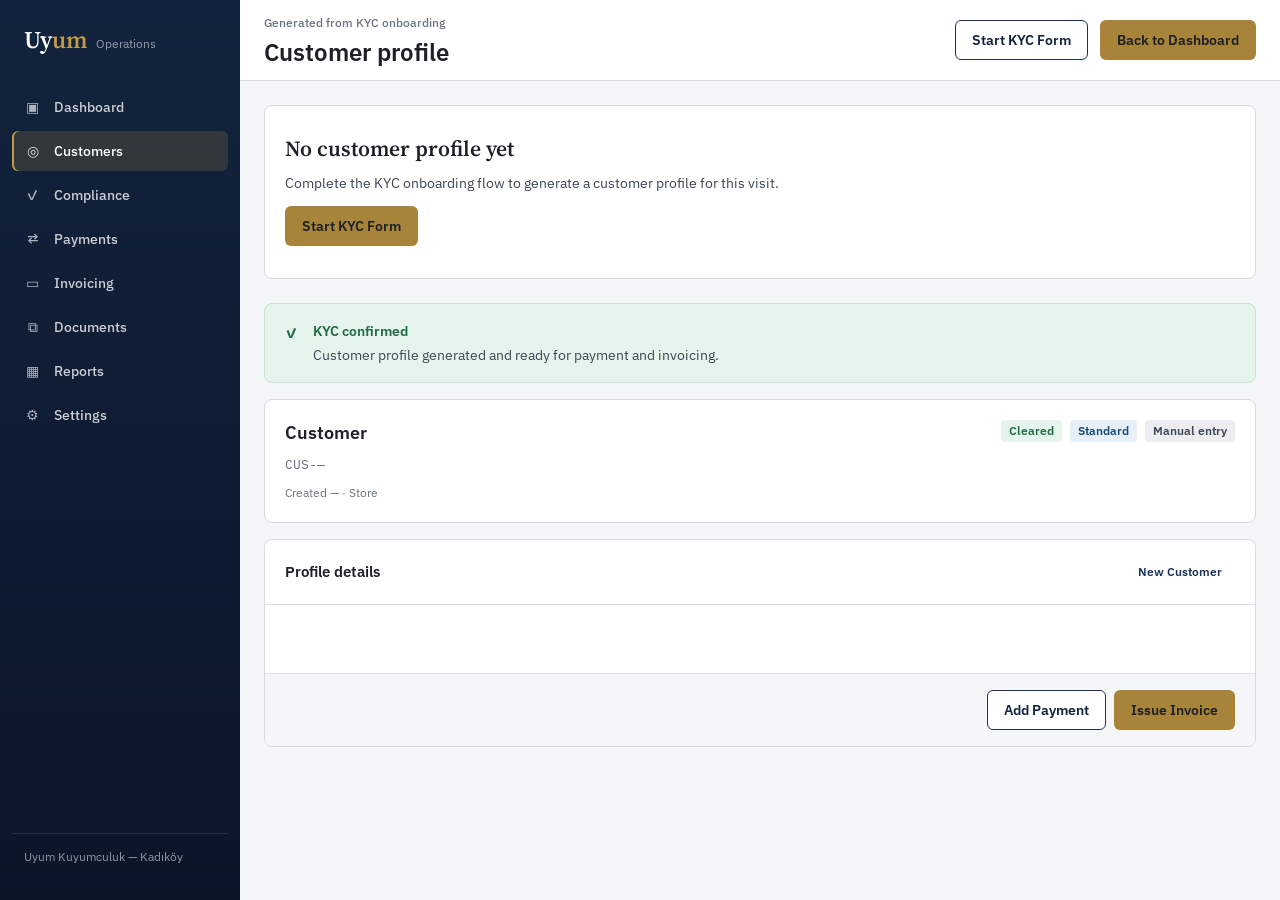
==== app/customer.html @ 0c5aa153 "Add one-minute KYC onboarding form flow Implement a multi-step AML/KYC form with mock OCR, validatio" ====
<!DOCTYPE html>
<html lang="en">
  <head>
    <meta charset="UTF-8" />
    <meta name="viewport" content="width=device-width, initial-scale=1.0" />
    <title>Uyum — Customer Profile</title>
    <link rel="stylesheet" href="../design-system/tokens.css" />
    <link rel="stylesheet" href="../design-system/base.css" />
    <link rel="stylesheet" href="../design-system/layout.css" />
    <link rel="stylesheet" href="../design-system/components.css" />
    <link rel="stylesheet" href="./css/dashboard.css" />
    <link rel="stylesheet" href="./css/kyc.css" />
  </head>
  <body>
    <div class="app-shell" id="shell">
      <div class="nav-backdrop" id="nav-backdrop"></div>
      <aside class="sidebar" aria-label="Primary">
        <a class="sidebar__brand" href="./index.html">
          <span class="sidebar__brand-name">Uy<span>um</span></span>
          <span class="sidebar__brand-tag">Operations</span>
        </a>
        <nav class="sidebar__nav">
          <a class="nav-item" href="./index.html"><span class="nav-item__icon">▣</span><span class="nav-item__label">Dashboard</span></a>
          <a class="nav-item is-active" href="./kyc.html"><span class="nav-item__icon">◎</span><span class="nav-item__label">Customers</span></a>
          <a class="nav-item" href="./kyc.html"><span class="nav-item__icon">✓</span><span class="nav-item__label">Compliance</span></a>
          <a class="nav-item" href="./index.html#attention"><span class="nav-item__icon">⇄</span><span class="nav-item__label">Payments</span></a>
          <a class="nav-item" href="./index.html#attention"><span class="nav-item__icon">▭</span><span class="nav-item__label">Invoicing</span></a>
          <a class="nav-item" href="./index.html"><span class="nav-item__icon">⧉</span><span class="nav-item__label">Documents</span></a>
          <a class="nav-item" href="./index.html"><span class="nav-item__icon">▦</span><span class="nav-item__label">Reports</span></a>
          <a class="nav-item" href="./index.html"><span class="nav-item__icon">⚙</span><span class="nav-item__label">Settings</span></a>
        </nav>
        <div class="sidebar__footer">Uyum Kuyumculuk — Kadıköy</div>
      </aside>

      <div class="main">
        <header class="topbar">
          <div class="topbar__meta">
            <span class="topbar__eyebrow">Generated from KYC onboarding</span>
            <h1>Customer profile</h1>
          </div>
          <div class="row">
            <button class="btn btn--secondary" type="button" id="nav-toggle" aria-label="Open menu">Menu</button>
            <a class="btn btn--secondary" href="./kyc.html">Start KYC Form</a>
            <a class="btn btn--primary" href="./index.html">Back to Dashboard</a>
          </div>
        </header>

        <main class="canvas">
          <div class="canvas__inner">
            <section id="empty-view" class="panel" hidden>
              <div class="panel__body empty-state">
                <div class="empty-state__title">No customer profile yet</div>
                <p class="empty-state__body">Complete the KYC onboarding flow to generate a customer profile for this visit.</p>
                <a class="btn btn--primary" href="./kyc.html">Start KYC Form</a>
              </div>
            </section>

            <section id="profile-view" class="stack">
              <div class="alert alert--success">
                <div class="alert__icon">✓</div>
                <div>
                  <div class="alert__title">KYC confirmed</div>
                  <div class="alert__body">Customer profile generated and ready for payment and invoicing.</div>
                </div>
              </div>

              <div class="panel">
                <div class="panel__body">
                  <div class="profile-hero">
                    <div class="stack-sm">
                      <h2 id="profile-name">Customer</h2>
                      <div class="profile-id" id="profile-id">CUS-—</div>
                      <div class="text-small text-muted">
                        <span id="profile-created">Created —</span>
                        ·
                        <span id="profile-store">Store</span>
                      </div>
                    </div>
                    <div class="profile-meta">
                      <span class="badge badge--success" id="kyc-badge">Cleared</span>
                      <span class="badge badge--info" id="risk-badge">Standard</span>
                      <span class="badge badge--neutral" id="ocr-badge">Manual entry</span>
                    </div>
                  </div>
                </div>
              </div>

              <div class="panel">
                <div class="panel__header">
                  <h3>Profile details</h3>
                  <a class="btn btn--ghost btn--sm" href="./kyc.html">New Customer</a>
                </div>
                <div class="panel__body">
                  <dl class="review-grid" id="profile-grid"></dl>
                </div>
                <div class="panel__footer">
                  <a class="btn btn--secondary" href="./index.html">Add Payment</a>
                  <a class="btn btn--primary" href="./index.html">Issue Invoice</a>
                </div>
              </div>
            </section>
          </div>
        </main>
      </div>
    </div>

    <script src="./js/customer.js"></script>
  </body>
</html>
---- design-system/tokens.css ----
/* Uyum design tokens — Step 2 */

@import url("https://fonts.googleapis.com/css2?family=IBM+Plex+Mono:wght@400;500&family=IBM+Plex+Sans:ital,wght@0,400;0,500;0,600;0,700;1,400&family=Source+Serif+4:opsz,wght@8..60,500;8..60,600;8..60,700&display=swap");

:root {
  /* Navy */
  --navy-950: #0a1628;
  --navy-900: #12233d;
  --navy-800: #1a3358;
  --navy-100: #e8eef6;

  /* Gold */
  --gold-700: #8f7130;
  --gold-600: #a8843a;
  --gold-500: #c49a45;
  --gold-100: #f7f0de;

  /* Charcoal */
  --charcoal-900: #1c2128;
  --charcoal-700: #3d4654;
  --charcoal-500: #6b7380;

  /* Gray */
  --gray-50: #f5f6f8;
  --gray-100: #ebedf0;
  --gray-200: #d7dbe2;
  --gray-300: #b8bec8;
  --white: #ffffff;

  /* Semantic */
  --success-700: #1f6b45;
  --success-100: #e5f4ec;
  --warning-700: #8a5a12;
  --warning-100: #f8efdc;
  --danger-700: #9b2c2c;
  --danger-100: #f8e8e8;
  --info-700: #1a4a7a;
  --info-100: #e7f0f8;

  /* Typography */
  --font-brand: "Source Serif 4", "Times New Roman", serif;
  --font-sans: "IBM Plex Sans", "Segoe UI", sans-serif;
  --font-mono: "IBM Plex Mono", "SFMono-Regular", Menlo, monospace;

  --text-display: 2rem;
  --text-h1: 1.5rem;
  --text-h2: 1.125rem;
  --text-h3: 0.9375rem;
  --text-body: 0.875rem;
  --text-small: 0.75rem;
  --text-mono: 0.8125rem;

  --leading-display: 2.5rem;
  --leading-h1: 2rem;
  --leading-h2: 1.625rem;
  --leading-h3: 1.375rem;
  --leading-body: 1.375rem;
  --leading-small: 1.125rem;

  /* Spacing */
  --space-1: 0.25rem;
  --space-2: 0.5rem;
  --space-3: 0.75rem;
  --space-4: 1rem;
  --space-5: 1.25rem;
  --space-6: 1.5rem;
  --space-8: 2rem;
  --space-10: 2.5rem;
  --space-12: 3rem;
  --space-16: 4rem;

  /* Layout */
  --sidebar-width: 240px;
  --sidebar-collapsed: 64px;
  --content-max: 1280px;
  --form-max: 560px;
  --radius-sm: 4px;
  --radius-md: 6px;
  --radius-lg: 8px;
  --shadow-overlay: 0 8px 24px rgba(10, 22, 40, 0.12);
  --focus-ring: 0 0 0 2px var(--white), 0 0 0 4px var(--navy-800);

  /* Motion */
  --ease-out: cubic-bezier(0.22, 1, 0.36, 1);
  --duration-fast: 120ms;
  --duration-base: 160ms;

  /* Semantic aliases */
  --color-bg: var(--gray-50);
  --color-surface: var(--white);
  --color-border: var(--gray-200);
  --color-text: var(--charcoal-900);
  --color-text-secondary: var(--charcoal-700);
  --color-text-muted: var(--charcoal-500);
  --color-brand: var(--navy-900);
  --color-accent: var(--gold-600);
  --color-accent-hover: var(--gold-500);
}
---- design-system/base.css ----
/* Uyum base styles */

*,
*::before,
*::after {
  box-sizing: border-box;
}

html {
  -webkit-text-size-adjust: 100%;
}

body {
  margin: 0;
  min-height: 100vh;
  font-family: var(--font-sans);
  font-size: var(--text-body);
  line-height: var(--leading-body);
  color: var(--color-text);
  background: var(--color-bg);
  -webkit-font-smoothing: antialiased;
}

h1,
h2,
h3,
h4 {
  margin: 0;
  color: var(--color-text);
  font-weight: 600;
}

h1 {
  font-size: var(--text-h1);
  line-height: var(--leading-h1);
}

h2 {
  font-size: var(--text-h2);
  line-height: var(--leading-h2);
}

h3 {
  font-size: var(--text-h3);
  line-height: var(--leading-h3);
}

p {
  margin: 0;
}

a {
  color: var(--navy-800);
  text-decoration-thickness: 1px;
  text-underline-offset: 2px;
}

a:hover {
  color: var(--gold-700);
}

img {
  max-width: 100%;
  display: block;
}

button,
input,
select,
textarea {
  font: inherit;
  color: inherit;
}

:focus-visible {
  outline: none;
  box-shadow: var(--focus-ring);
}

.brand-mark {
  font-family: var(--font-brand);
  font-weight: 600;
  letter-spacing: -0.01em;
}

.brand-mark__accent {
  color: var(--gold-500);
}

.tabular {
  font-variant-numeric: tabular-nums;
}

.mono {
  font-family: var(--font-mono);
  font-size: var(--text-mono);
  font-variant-numeric: tabular-nums;
}

.text-muted {
  color: var(--color-text-muted);
}

.text-secondary {
  color: var(--color-text-secondary);
}

.text-small {
  font-size: var(--text-small);
  line-height: var(--leading-small);
}
---- design-system/layout.css ----
/* Uyum layout system */

.app-shell {
  display: grid;
  grid-template-columns: var(--sidebar-width) minmax(0, 1fr);
  min-height: 100vh;
  transition: grid-template-columns var(--duration-base) var(--ease-out);
}

.app-shell.is-collapsed {
  grid-template-columns: var(--sidebar-collapsed) minmax(0, 1fr);
}

.sidebar {
  position: sticky;
  top: 0;
  height: 100vh;
  display: flex;
  flex-direction: column;
  gap: var(--space-6);
  padding: var(--space-5) var(--space-3);
  background:
    linear-gradient(180deg, var(--navy-900) 0%, var(--navy-950) 100%);
  color: var(--white);
  overflow: auto;
}

.sidebar__brand {
  display: flex;
  align-items: baseline;
  gap: var(--space-2);
  padding: var(--space-2) var(--space-3);
  color: var(--white);
  text-decoration: none;
}

.sidebar__brand:hover {
  color: var(--white);
}

.sidebar__brand-name {
  font-family: var(--font-brand);
  font-size: 1.5rem;
  font-weight: 600;
  line-height: 1;
}

.sidebar__brand-name span {
  color: var(--gold-500);
}

.sidebar__brand-tag {
  font-size: var(--text-small);
  color: rgba(255, 255, 255, 0.55);
}

.sidebar__nav {
  display: flex;
  flex-direction: column;
  gap: var(--space-1);
}

.nav-item {
  display: flex;
  align-items: center;
  gap: var(--space-3);
  min-height: 40px;
  padding: var(--space-2) var(--space-3);
  border-radius: var(--radius-md);
  color: rgba(255, 255, 255, 0.78);
  text-decoration: none;
  font-weight: 500;
  transition: background var(--duration-fast) var(--ease-out), color var(--duration-fast) var(--ease-out);
}

.nav-item:hover {
  background: rgba(255, 255, 255, 0.08);
  color: var(--white);
}

.nav-item.is-active {
  background: rgba(196, 154, 69, 0.18);
  color: var(--white);
  box-shadow: inset 2px 0 0 var(--gold-500);
}

.nav-item__icon {
  width: 1.1rem;
  text-align: center;
  opacity: 0.85;
}

.main {
  display: flex;
  flex-direction: column;
  min-width: 0;
}

.topbar {
  display: flex;
  align-items: center;
  justify-content: space-between;
  gap: var(--space-4);
  min-height: 64px;
  padding: var(--space-3) var(--space-6);
  background: var(--color-surface);
  border-bottom: 1px solid var(--color-border);
}

.topbar__meta {
  display: flex;
  flex-direction: column;
  gap: 2px;
}

.topbar__eyebrow {
  font-size: var(--text-small);
  color: var(--color-text-muted);
  font-weight: 500;
}

.canvas {
  padding: var(--space-6);
}

.canvas__inner {
  width: 100%;
  max-width: var(--content-max);
  margin: 0 auto;
  display: flex;
  flex-direction: column;
  gap: var(--space-6);
}

.page-header {
  display: flex;
  align-items: flex-start;
  justify-content: space-between;
  gap: var(--space-4);
  flex-wrap: wrap;
}

.page-header__copy {
  display: flex;
  flex-direction: column;
  gap: var(--space-2);
  max-width: 48rem;
}

.page-header__actions {
  display: flex;
  flex-wrap: wrap;
  gap: var(--space-2);
}

.panel {
  background: var(--color-surface);
  border: 1px solid var(--color-border);
  border-radius: var(--radius-lg);
}

.panel__header {
  display: flex;
  align-items: center;
  justify-content: space-between;
  gap: var(--space-3);
  padding: var(--space-4) var(--space-5);
  border-bottom: 1px solid var(--color-border);
}

.panel__body {
  padding: var(--space-5);
}

.panel__footer {
  display: flex;
  justify-content: flex-end;
  gap: var(--space-2);
  padding: var(--space-4) var(--space-5);
  border-top: 1px solid var(--color-border);
  background: var(--gray-50);
  border-radius: 0 0 var(--radius-lg) var(--radius-lg);
}

.grid-12 {
  display: grid;
  grid-template-columns: repeat(12, minmax(0, 1fr));
  gap: var(--space-4);
}

.col-4 { grid-column: span 4; }
.col-6 { grid-column: span 6; }
.col-8 { grid-column: span 8; }
.col-12 { grid-column: span 12; }

.stack {
  display: flex;
  flex-direction: column;
  gap: var(--space-4);
}

.stack-sm {
  display: flex;
  flex-direction: column;
  gap: var(--space-2);
}

.row {
  display: flex;
  align-items: center;
  gap: var(--space-3);
}

.form-layout {
  max-width: var(--form-max);
  display: flex;
  flex-direction: column;
  gap: var(--space-4);
}

.form-layout--wide {
  max-width: 720px;
}

.form-row {
  display: grid;
  grid-template-columns: 1fr 1fr;
  gap: var(--space-4);
}

@media (max-width: 1119px) {
  .app-shell {
    grid-template-columns: var(--sidebar-collapsed) minmax(0, 1fr);
  }

  .sidebar__brand-tag,
  .nav-item__label {
    position: absolute;
    width: 1px;
    height: 1px;
    padding: 0;
    margin: -1px;
    overflow: hidden;
    clip: rect(0, 0, 0, 0);
    white-space: nowrap;
    border: 0;
  }

  .nav-item {
    justify-content: center;
  }

  .canvas {
    padding: var(--space-4);
  }

  .col-4,
  .col-6,
  .col-8 {
    grid-column: span 12;
  }
}

@media (max-width: 767px) {
  .app-shell {
    grid-template-columns: 1fr;
  }

  .sidebar {
    position: fixed;
    inset: 0 auto 0 0;
    width: min(80vw, 280px);
    z-index: 40;
    transform: translateX(-105%);
    transition: transform var(--duration-base) var(--ease-out);
  }

  .app-shell.nav-open .sidebar {
    transform: translateX(0);
  }

  .sidebar__brand-tag,
  .nav-item__label {
    position: static;
    width: auto;
    height: auto;
    margin: 0;
    overflow: visible;
    clip: auto;
    white-space: normal;
  }

  .nav-item {
    justify-content: flex-start;
  }

  .topbar,
  .canvas {
    padding-left: var(--space-4);
    padding-right: var(--space-4);
  }

  .form-row {
    grid-template-columns: 1fr;
  }

  .page-header__actions {
    width: 100%;
  }

  .page-header__actions .btn {
    flex: 1 1 auto;
  }
}
---- design-system/components.css ----
/* Uyum core UI components */

/* ——— Buttons ——— */
.btn {
  display: inline-flex;
  align-items: center;
  justify-content: center;
  gap: var(--space-2);
  min-height: 40px;
  padding: 0.55rem 1rem;
  border: 1px solid transparent;
  border-radius: var(--radius-md);
  font-weight: 600;
  font-size: var(--text-body);
  line-height: 1.2;
  text-decoration: none;
  cursor: pointer;
  transition:
    background var(--duration-fast) var(--ease-out),
    border-color var(--duration-fast) var(--ease-out),
    color var(--duration-fast) var(--ease-out);
  white-space: nowrap;
}

.btn:disabled {
  opacity: 0.4;
  cursor: not-allowed;
}

.btn--primary {
  background: var(--gold-600);
  color: var(--charcoal-900);
}

.btn--primary:hover:not(:disabled) {
  background: var(--gold-500);
  color: var(--charcoal-900);
}

.btn--secondary {
  background: var(--white);
  border-color: var(--navy-800);
  color: var(--navy-900);
}

.btn--secondary:hover:not(:disabled) {
  background: var(--navy-100);
}

.btn--ghost {
  background: transparent;
  color: var(--navy-800);
}

.btn--ghost:hover:not(:disabled) {
  background: var(--navy-100);
}

.btn--danger {
  background: var(--danger-700);
  color: var(--white);
}

.btn--danger:hover:not(:disabled) {
  background: #862626;
  color: var(--white);
}

.btn--sm {
  min-height: 32px;
  padding: 0.35rem 0.75rem;
  font-size: var(--text-small);
}

/* ——— Forms ——— */
.field {
  display: flex;
  flex-direction: column;
  gap: var(--space-2);
}

.field__label {
  font-size: var(--text-small);
  font-weight: 600;
  color: var(--color-text-secondary);
}

.field__required {
  color: var(--color-text-muted);
  font-weight: 400;
}

.field__control {
  width: 100%;
  min-height: 40px;
  padding: 0.5rem 0.75rem;
  border: 1px solid var(--gray-300);
  border-radius: var(--radius-md);
  background: var(--white);
  transition: border-color var(--duration-fast) var(--ease-out);
}

.field__control:hover {
  border-color: var(--charcoal-500);
}

.field__control:focus {
  border-color: var(--navy-800);
}

textarea.field__control {
  min-height: 96px;
  resize: vertical;
}

.field__hint,
.field__error {
  font-size: var(--text-small);
  line-height: var(--leading-small);
}

.field__hint {
  color: var(--color-text-muted);
}

.field__error {
  color: var(--danger-700);
}

.field.is-invalid .field__control {
  border-color: var(--danger-700);
  background: #fffafa;
}

/* ——— Badges ——— */
.badge {
  display: inline-flex;
  align-items: center;
  gap: 0.35rem;
  min-height: 22px;
  padding: 0.15rem 0.5rem;
  border-radius: var(--radius-sm);
  font-size: var(--text-small);
  font-weight: 600;
  line-height: 1.2;
  white-space: nowrap;
}

.badge--success {
  background: var(--success-100);
  color: var(--success-700);
}

.badge--warning {
  background: var(--warning-100);
  color: var(--warning-700);
}

.badge--danger {
  background: var(--danger-100);
  color: var(--danger-700);
}

.badge--info {
  background: var(--info-100);
  color: var(--info-700);
}

.badge--neutral {
  background: var(--gray-100);
  color: var(--charcoal-700);
}

/* ——— Alerts ——— */
.alert {
  display: grid;
  grid-template-columns: auto 1fr auto;
  gap: var(--space-3);
  align-items: start;
  padding: var(--space-4);
  border: 1px solid transparent;
  border-radius: var(--radius-lg);
}

.alert__icon {
  width: 1.25rem;
  height: 1.25rem;
  margin-top: 0.1rem;
  font-weight: 700;
  text-align: center;
}

.alert__title {
  font-size: var(--text-body);
  font-weight: 600;
  margin-bottom: 0.15rem;
}

.alert__body {
  color: var(--color-text-secondary);
}

.alert--info {
  background: var(--info-100);
  border-color: #c5d8ea;
  color: var(--info-700);
}

.alert--success {
  background: var(--success-100);
  border-color: #c5e4d3;
  color: var(--success-700);
}

.alert--warning {
  background: var(--warning-100);
  border-color: #ead9b0;
  color: var(--warning-700);
}

.alert--danger {
  background: var(--danger-100);
  border-color: #e8c4c4;
  color: var(--danger-700);
}

/* ——— Tables ——— */
.table-wrap {
  width: 100%;
  overflow-x: auto;
}

.table {
  width: 100%;
  border-collapse: collapse;
  font-size: var(--text-body);
}

.table th,
.table td {
  padding: 0.85rem 1rem;
  text-align: left;
  border-bottom: 1px solid var(--color-border);
  vertical-align: middle;
}

.table th {
  background: var(--gray-100);
  color: var(--color-text-secondary);
  font-size: var(--text-small);
  font-weight: 600;
  white-space: nowrap;
}

.table tbody tr {
  transition: background var(--duration-fast) var(--ease-out);
}

.table tbody tr:hover {
  background: rgba(232, 238, 246, 0.55);
}

.table .num {
  text-align: right;
  font-family: var(--font-mono);
  font-variant-numeric: tabular-nums;
}

.table th.sticky-col,
.table td.sticky-col {
  position: sticky;
  left: 0;
  background: var(--white);
  z-index: 1;
}

.table th.sticky-col {
  background: var(--gray-100);
}

/* ——— Transaction cards ——— */
.txn-card {
  display: flex;
  flex-direction: column;
  gap: var(--space-3);
  padding: var(--space-4);
  border: 1px solid var(--color-border);
  border-radius: var(--radius-lg);
  background: var(--white);
}

.txn-card__top {
  display: flex;
  align-items: flex-start;
  justify-content: space-between;
  gap: var(--space-3);
}

.txn-card__title {
  font-weight: 600;
}

.txn-card__amount {
  font-family: var(--font-mono);
  font-size: 1rem;
  font-weight: 500;
  font-variant-numeric: tabular-nums;
}

.txn-card__meta {
  display: flex;
  flex-wrap: wrap;
  gap: var(--space-2) var(--space-3);
  color: var(--color-text-muted);
  font-size: var(--text-small);
}

.txn-card__actions {
  display: flex;
  flex-wrap: wrap;
  gap: var(--space-2);
  padding-top: var(--space-1);
}

.txn-list {
  display: grid;
  gap: var(--space-3);
}

/* ——— Modal ——— */
.modal-backdrop {
  position: fixed;
  inset: 0;
  display: grid;
  place-items: center;
  padding: var(--space-4);
  background: rgba(10, 22, 40, 0.48);
  z-index: 50;
  animation: fade-in var(--duration-fast) var(--ease-out);
}

.modal {
  width: min(100%, 440px);
  background: var(--white);
  border: 1px solid var(--color-border);
  border-radius: var(--radius-lg);
  box-shadow: var(--shadow-overlay);
  animation: rise-in var(--duration-fast) var(--ease-out);
}

.modal__header,
.modal__body,
.modal__footer {
  padding: var(--space-5);
}

.modal__header {
  padding-bottom: var(--space-3);
}

.modal__body {
  padding-top: 0;
  color: var(--color-text-secondary);
}

.modal__footer {
  display: flex;
  justify-content: flex-end;
  gap: var(--space-2);
  border-top: 1px solid var(--color-border);
  background: var(--gray-50);
  border-radius: 0 0 var(--radius-lg) var(--radius-lg);
}

@keyframes fade-in {
  from { opacity: 0; }
  to { opacity: 1; }
}

@keyframes rise-in {
  from {
    opacity: 0;
    transform: translateY(6px);
  }
  to {
    opacity: 1;
    transform: translateY(0);
  }
}

/* ——— Document archive ——— */
.archive-toolbar {
  display: flex;
  flex-wrap: wrap;
  gap: var(--space-3);
  align-items: end;
  justify-content: space-between;
}

.archive-filters {
  display: flex;
  flex-wrap: wrap;
  gap: var(--space-3);
}

.archive-list {
  width: 100%;
}

.archive-row {
  display: grid;
  grid-template-columns: minmax(0, 2fr) 120px minmax(0, 1.4fr) 110px auto;
  gap: var(--space-3);
  align-items: center;
  padding: var(--space-3) var(--space-4);
  border-bottom: 1px solid var(--color-border);
}

.archive-row:hover {
  background: rgba(232, 238, 246, 0.45);
}

.archive-row__name {
  font-weight: 600;
  min-width: 0;
}

.archive-row__meta {
  color: var(--color-text-muted);
  font-size: var(--text-small);
}

.archive-grid {
  display: grid;
  grid-template-columns: repeat(auto-fill, minmax(180px, 1fr));
  gap: var(--space-4);
}

.archive-tile {
  display: flex;
  flex-direction: column;
  gap: var(--space-3);
  padding: var(--space-4);
  border: 1px solid var(--color-border);
  border-radius: var(--radius-lg);
  background: var(--white);
  min-height: 160px;
}

.archive-tile__preview {
  display: grid;
  place-items: center;
  height: 72px;
  border-radius: var(--radius-md);
  background: var(--gray-100);
  color: var(--navy-800);
  font-size: var(--text-small);
  font-weight: 700;
  letter-spacing: 0.04em;
}

.archive-tile__name {
  font-weight: 600;
}

/* ——— Dashboard metric / attention ——— */
.metric {
  display: flex;
  flex-direction: column;
  gap: var(--space-2);
}

.metric__value {
  font-family: var(--font-mono);
  font-size: 1.75rem;
  font-weight: 500;
  font-variant-numeric: tabular-nums;
  color: var(--navy-900);
  line-height: 1.1;
}

.metric__label {
  color: var(--color-text-muted);
  font-size: var(--text-small);
  font-weight: 500;
}

.attention-list {
  list-style: none;
  margin: 0;
  padding: 0;
  display: flex;
  flex-direction: column;
}

.attention-list li {
  display: flex;
  justify-content: space-between;
  gap: var(--space-3);
  padding: var(--space-3) 0;
  border-bottom: 1px solid var(--color-border);
}

.attention-list li:last-child {
  border-bottom: 0;
  padding-bottom: 0;
}

.attention-list a {
  font-weight: 500;
  text-decoration: none;
}

.attention-list a:hover {
  text-decoration: underline;
}

/* ——— Empty state ——— */
.empty-state {
  display: flex;
  flex-direction: column;
  align-items: flex-start;
  gap: var(--space-3);
  padding: var(--space-8) var(--space-5);
  text-align: left;
}

.empty-state__title {
  font-family: var(--font-brand);
  font-size: 1.35rem;
  font-weight: 600;
}

.empty-state__body {
  color: var(--color-text-secondary);
  max-width: 36rem;
}

/* ——— Styleguide helpers ——— */
.swatch-grid {
  display: grid;
  grid-template-columns: repeat(auto-fill, minmax(140px, 1fr));
  gap: var(--space-3);
}

.swatch {
  border: 1px solid var(--color-border);
  border-radius: var(--radius-lg);
  overflow: hidden;
  background: var(--white);
}

.swatch__chip {
  height: 72px;
}

.swatch__meta {
  padding: var(--space-3);
  display: flex;
  flex-direction: column;
  gap: 2px;
}

.section-block {
  display: flex;
  flex-direction: column;
  gap: var(--space-4);
}

.section-block > h2 {
  padding-bottom: var(--space-2);
  border-bottom: 1px solid var(--color-border);
}

.type-specimen {
  display: grid;
  gap: var(--space-4);
}

.type-row {
  display: grid;
  grid-template-columns: 140px 1fr;
  gap: var(--space-4);
  align-items: baseline;
}

.demo-modal-inline .modal-backdrop {
  position: relative;
  inset: auto;
  min-height: 280px;
  border-radius: var(--radius-lg);
}

@media (max-width: 767px) {
  .archive-row {
    grid-template-columns: 1fr;
    gap: var(--space-2);
  }

  .archive-grid {
    grid-template-columns: 1fr;
  }

  .modal-backdrop {
    place-items: end center;
    padding: 0;
  }

  .modal {
    width: 100%;
    border-radius: var(--radius-lg) var(--radius-lg) 0 0;
  }

  .type-row {
    grid-template-columns: 1fr;
    gap: var(--space-1);
  }

  .alert {
    grid-template-columns: auto 1fr;
  }

  .alert__actions {
    grid-column: 1 / -1;
  }
}
---- app/css/dashboard.css ----
/* Dashboard-specific layout — builds on design-system components */

.topbar__user {
  display: flex;
  flex-direction: column;
  align-items: flex-end;
  gap: 2px;
  text-align: right;
}

.topbar__user-name {
  font-weight: 600;
  font-size: var(--text-body);
}

.price-board {
  display: grid;
  grid-template-columns: repeat(4, minmax(0, 1fr));
  gap: var(--space-3);
  padding: var(--space-4);
  background:
    linear-gradient(135deg, rgba(18, 35, 61, 0.04), rgba(168, 132, 58, 0.06)),
    var(--white);
  border: 1px dashed var(--gray-300);
  border-radius: var(--radius-lg);
}

.price-board__header {
  grid-column: 1 / -1;
  display: flex;
  align-items: center;
  justify-content: space-between;
  gap: var(--space-3);
  flex-wrap: wrap;
}

.price-board__title {
  display: flex;
  align-items: center;
  gap: var(--space-2);
  font-weight: 600;
}

.price-item {
  display: flex;
  flex-direction: column;
  gap: var(--space-1);
  padding: var(--space-3);
  background: var(--gray-50);
  border: 1px solid var(--color-border);
  border-radius: var(--radius-md);
  min-width: 0;
}

.price-item__label {
  font-size: var(--text-small);
  color: var(--color-text-muted);
  font-weight: 500;
}

.price-item__value {
  font-family: var(--font-mono);
  font-size: 1.05rem;
  font-weight: 500;
  font-variant-numeric: tabular-nums;
  color: var(--navy-900);
}

.price-item__change {
  font-size: var(--text-small);
  font-weight: 600;
  font-variant-numeric: tabular-nums;
}

.price-item__change.is-up {
  color: var(--success-700);
}

.price-item__change.is-down {
  color: var(--danger-700);
}

.summary-grid {
  display: grid;
  grid-template-columns: repeat(4, minmax(0, 1fr));
  gap: var(--space-4);
}

.summary-card {
  display: flex;
  flex-direction: column;
  gap: var(--space-3);
  padding: var(--space-5);
  background: var(--white);
  border: 1px solid var(--color-border);
  border-radius: var(--radius-lg);
  text-decoration: none;
  color: inherit;
  transition: border-color var(--duration-fast) var(--ease-out), background var(--duration-fast) var(--ease-out);
  min-height: 132px;
}

.summary-card:hover {
  border-color: var(--navy-800);
  background: rgba(232, 238, 246, 0.35);
  color: inherit;
}

.summary-card__label {
  font-size: var(--text-small);
  font-weight: 600;
  color: var(--color-text-secondary);
}

.summary-card__value {
  font-family: var(--font-mono);
  font-size: 2rem;
  font-weight: 500;
  line-height: 1;
  font-variant-numeric: tabular-nums;
  color: var(--navy-900);
}

.summary-card__detail {
  font-size: var(--text-small);
  color: var(--color-text-muted);
  margin-top: auto;
}

.summary-card--warning .summary-card__value {
  color: var(--warning-700);
}

.summary-card--success .summary-card__value {
  color: var(--success-700);
}

.summary-card--info .summary-card__value {
  color: var(--info-700);
}

.quick-actions {
  display: flex;
  flex-wrap: wrap;
  gap: var(--space-2);
}

.quick-actions .btn {
  min-width: 140px;
}

.dashboard-split {
  display: grid;
  grid-template-columns: minmax(0, 1.4fr) minmax(0, 1fr);
  gap: var(--space-4);
  align-items: start;
}

.customer-link {
  font-weight: 600;
  color: var(--navy-900);
  text-decoration: none;
}

.customer-link:hover {
  color: var(--gold-700);
  text-decoration: underline;
}

.toast-host {
  position: fixed;
  right: var(--space-4);
  bottom: var(--space-4);
  z-index: 60;
  display: flex;
  flex-direction: column;
  gap: var(--space-2);
  width: min(360px, calc(100vw - 2rem));
  pointer-events: none;
}

.toast {
  pointer-events: auto;
  display: flex;
  align-items: flex-start;
  justify-content: space-between;
  gap: var(--space-3);
  padding: var(--space-4);
  background: var(--navy-950);
  color: var(--white);
  border-radius: var(--radius-lg);
  box-shadow: var(--shadow-overlay);
  animation: rise-in var(--duration-fast) var(--ease-out);
}

.toast__title {
  font-weight: 600;
  margin-bottom: 0.15rem;
}

.toast__body {
  font-size: var(--text-small);
  color: rgba(255, 255, 255, 0.75);
}

.toast__close {
  background: transparent;
  border: 0;
  color: rgba(255, 255, 255, 0.7);
  cursor: pointer;
  font-size: 1rem;
  line-height: 1;
  padding: 0;
}

.sidebar__footer {
  margin-top: auto;
  padding: var(--space-3);
  border-top: 1px solid rgba(255, 255, 255, 0.1);
  font-size: var(--text-small);
  color: rgba(255, 255, 255, 0.55);
}

.nav-backdrop {
  display: none;
}

#nav-toggle {
  display: none;
}

@media (max-width: 1119px) {
  .summary-grid,
  .price-board {
    grid-template-columns: repeat(2, minmax(0, 1fr));
  }

  .dashboard-split {
    grid-template-columns: 1fr;
  }
}

@media (max-width: 767px) {
  #nav-toggle {
    display: inline-flex;
  }

  .summary-grid,
  .price-board {
    grid-template-columns: 1fr;
  }

  .quick-actions .btn {
    flex: 1 1 calc(50% - 0.5rem);
    min-width: 0;
  }

  .topbar__user {
    display: none;
  }

  .nav-backdrop {
    display: block;
    position: fixed;
    inset: 0;
    background: rgba(10, 22, 40, 0.4);
    opacity: 0;
    pointer-events: none;
    transition: opacity var(--duration-base) var(--ease-out);
    z-index: 30;
  }

  .app-shell.nav-open .nav-backdrop {
    opacity: 1;
    pointer-events: auto;
  }

  .sidebar {
    z-index: 40;
  }
}
---- app/css/kyc.css ----
/* KYC onboarding flow */

.kyc-layout {
  display: grid;
  grid-template-columns: minmax(0, 1fr) 280px;
  gap: var(--space-4);
  align-items: start;
}

.kyc-main {
  display: flex;
  flex-direction: column;
  gap: var(--space-4);
  min-width: 0;
}

.stepper {
  display: flex;
  flex-wrap: wrap;
  gap: var(--space-2);
  padding: var(--space-4);
  background: var(--white);
  border: 1px solid var(--color-border);
  border-radius: var(--radius-lg);
}

.stepper__item {
  display: inline-flex;
  align-items: center;
  gap: var(--space-2);
  min-height: 32px;
  padding: 0.35rem 0.7rem;
  border-radius: var(--radius-md);
  border: 1px solid var(--color-border);
  background: var(--gray-50);
  color: var(--color-text-muted);
  font-size: var(--text-small);
  font-weight: 600;
}

.stepper__index {
  display: inline-grid;
  place-items: center;
  width: 1.25rem;
  height: 1.25rem;
  border-radius: var(--radius-sm);
  background: var(--gray-200);
  color: var(--charcoal-700);
  font-size: 0.7rem;
}

.stepper__item.is-active {
  border-color: var(--navy-800);
  background: var(--navy-100);
  color: var(--navy-900);
}

.stepper__item.is-active .stepper__index {
  background: var(--navy-800);
  color: var(--white);
}

.stepper__item.is-complete {
  border-color: #b9ddc8;
  background: var(--success-100);
  color: var(--success-700);
}

.stepper__item.is-complete .stepper__index {
  background: var(--success-700);
  color: var(--white);
}

.step-panel[hidden] {
  display: none !important;
}

.step-panel__intro {
  display: flex;
  flex-direction: column;
  gap: var(--space-2);
  margin-bottom: var(--space-4);
}

.ocr-box {
  display: grid;
  grid-template-columns: 120px 1fr;
  gap: var(--space-4);
  align-items: center;
  padding: var(--space-4);
  border: 1px dashed var(--gray-300);
  border-radius: var(--radius-lg);
  background:
    linear-gradient(135deg, rgba(18, 35, 61, 0.03), rgba(168, 132, 58, 0.05)),
    var(--gray-50);
  margin-bottom: var(--space-4);
}

.ocr-box__preview {
  display: grid;
  place-items: center;
  width: 120px;
  height: 84px;
  border-radius: var(--radius-md);
  background: var(--navy-900);
  color: rgba(255, 255, 255, 0.85);
  font-size: var(--text-small);
  font-weight: 700;
  letter-spacing: 0.04em;
  text-align: center;
  padding: var(--space-2);
}

.ocr-box.is-scanned .ocr-box__preview {
  background: var(--success-700);
}

.ocr-box__copy {
  display: flex;
  flex-direction: column;
  gap: var(--space-2);
  min-width: 0;
}

.ocr-box__actions {
  display: flex;
  flex-wrap: wrap;
  gap: var(--space-2);
}

.field.is-complete .field__control {
  border-color: #7fb897;
  background: #f4fbf7;
}

.field.is-complete .field__label {
  color: var(--success-700);
}

.field__status {
  display: none;
  margin-left: 0.35rem;
  font-weight: 700;
  color: var(--success-700);
}

.field.is-complete .field__status {
  display: inline;
}

.consent-box {
  display: flex;
  flex-direction: column;
  gap: var(--space-3);
}

.consent-item {
  display: grid;
  grid-template-columns: auto 1fr;
  gap: var(--space-3);
  align-items: start;
  padding: var(--space-4);
  border: 1px solid var(--color-border);
  border-radius: var(--radius-lg);
  background: var(--white);
}

.consent-item.is-complete {
  border-color: #b9ddc8;
  background: var(--success-100);
}

.consent-item input {
  margin-top: 0.2rem;
  width: 1.1rem;
  height: 1.1rem;
  accent-color: var(--success-700);
}

.consent-item strong {
  display: block;
  margin-bottom: 0.2rem;
}

.missing-list {
  margin: var(--space-2) 0 0;
  padding-left: 1.1rem;
  color: var(--danger-700);
}

.missing-list li {
  margin: 0.15rem 0;
}

.kyc-side {
  position: sticky;
  top: var(--space-4);
  display: flex;
  flex-direction: column;
  gap: var(--space-4);
}

.checklist {
  list-style: none;
  margin: 0;
  padding: 0;
  display: flex;
  flex-direction: column;
  gap: var(--space-2);
}

.checklist li {
  display: flex;
  align-items: center;
  justify-content: space-between;
  gap: var(--space-2);
  font-size: var(--text-small);
}

.review-grid {
  display: grid;
  grid-template-columns: 160px 1fr;
  gap: var(--space-2) var(--space-4);
}

.review-grid dt {
  color: var(--color-text-muted);
  font-size: var(--text-small);
  font-weight: 600;
}

.review-grid dd {
  margin: 0;
  font-weight: 500;
  word-break: break-word;
}

.profile-hero {
  display: flex;
  align-items: flex-start;
  justify-content: space-between;
  gap: var(--space-4);
  flex-wrap: wrap;
}

.profile-id {
  font-family: var(--font-mono);
  font-size: var(--text-mono);
  color: var(--color-text-muted);
}

.profile-meta {
  display: flex;
  flex-wrap: wrap;
  gap: var(--space-2);
}

@media (max-width: 1119px) {
  .kyc-layout {
    grid-template-columns: 1fr;
  }

  .kyc-side {
    position: static;
    order: -1;
  }
}

@media (max-width: 767px) {
  .ocr-box {
    grid-template-columns: 1fr;
  }

  .review-grid {
    grid-template-columns: 1fr;
    gap: var(--space-1);
  }

  .review-grid dt {
    margin-top: var(--space-2);
  }
}
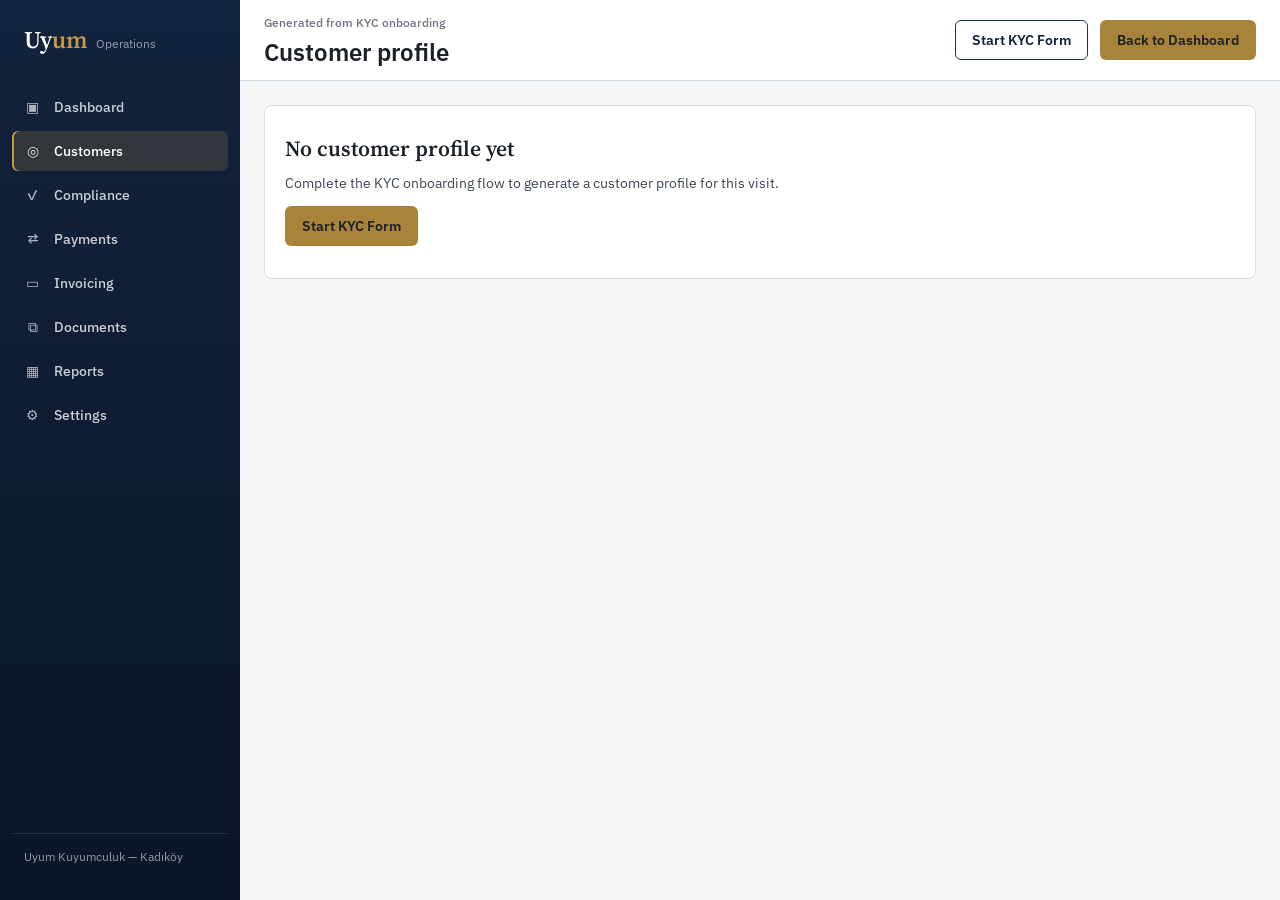
==== commit a5efa6b9: "Fix KYC hidden states for buttons and profile views Force display:none for hidden step controls and " ====
--- a/app/customer.html
+++ b/app/customer.html
@@ -47,7 +47,7 @@
 
         <main class="canvas">
           <div class="canvas__inner">
-            <section id="empty-view" class="panel" hidden>
+            <section id="empty-view" class="panel">
               <div class="panel__body empty-state">
                 <div class="empty-state__title">No customer profile yet</div>
                 <p class="empty-state__body">Complete the KYC onboarding flow to generate a customer profile for this visit.</p>
@@ -55,7 +55,7 @@
               </div>
             </section>
 
-            <section id="profile-view" class="stack">
+            <section id="profile-view" class="stack" hidden>
               <div class="alert alert--success">
                 <div class="alert__icon">✓</div>
                 <div>
--- a/app/css/kyc.css
+++ b/app/css/kyc.css
@@ -71,7 +71,13 @@
   color: var(--white);
 }
 
-.step-panel[hidden] {
+.step-panel[hidden],
+#back-btn[hidden],
+#next-btn[hidden],
+#confirm-btn[hidden],
+#step-alert[hidden],
+#empty-view[hidden],
+#profile-view[hidden] {
   display: none !important;
 }
 
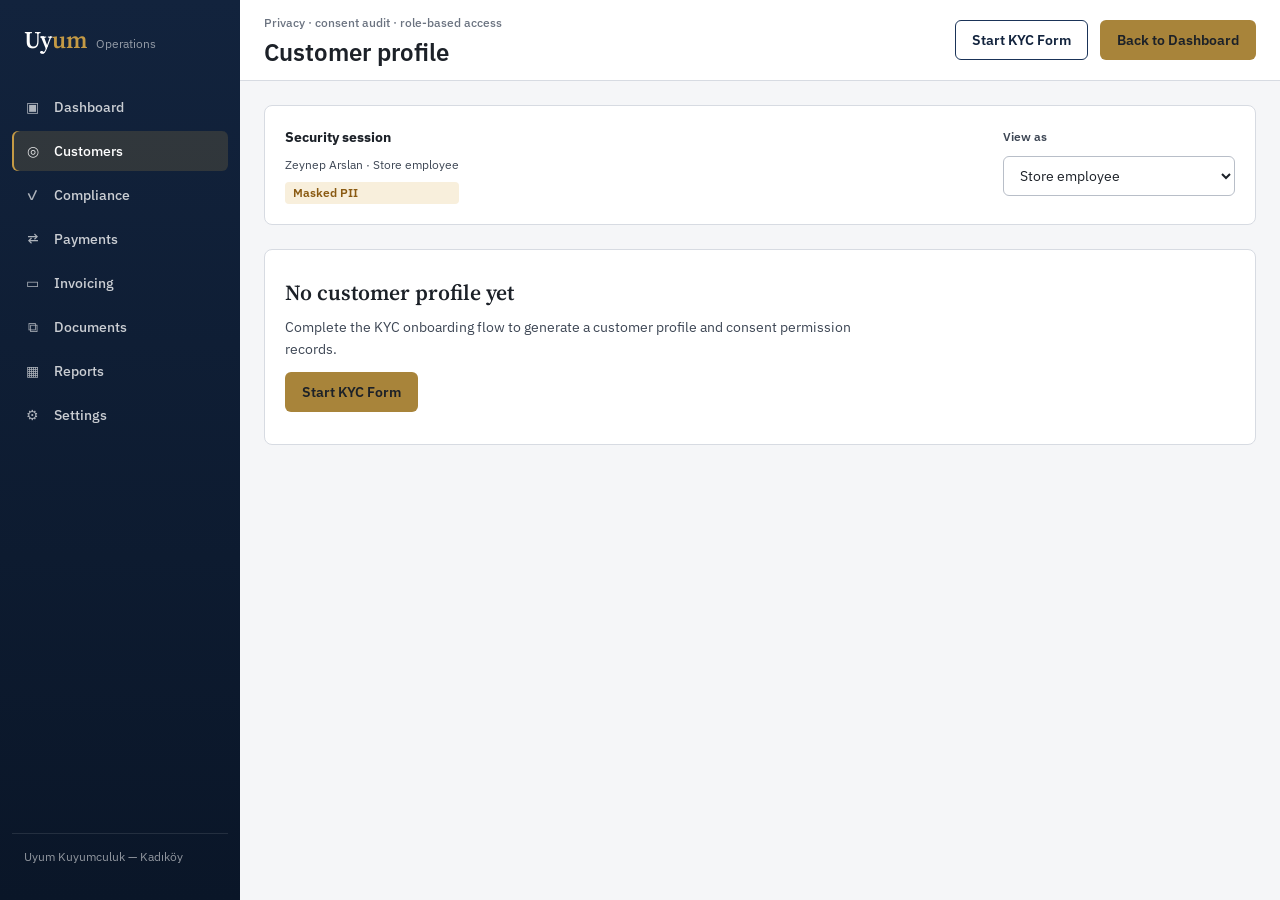
==== commit 09c0be5b: "Add privacy consent and security layer Introduce consent permission records with timestamp, user, IP" ====
--- a/app/customer.html
+++ b/app/customer.html
@@ -10,6 +10,7 @@
     <link rel="stylesheet" href="../design-system/components.css" />
     <link rel="stylesheet" href="./css/dashboard.css" />
     <link rel="stylesheet" href="./css/kyc.css" />
+    <link rel="stylesheet" href="./css/security.css" />
   </head>
   <body>
     <div class="app-shell" id="shell">
@@ -27,7 +28,7 @@
           <a class="nav-item" href="./index.html#attention"><span class="nav-item__icon">▭</span><span class="nav-item__label">Invoicing</span></a>
           <a class="nav-item" href="./index.html"><span class="nav-item__icon">⧉</span><span class="nav-item__label">Documents</span></a>
           <a class="nav-item" href="./index.html"><span class="nav-item__icon">▦</span><span class="nav-item__label">Reports</span></a>
-          <a class="nav-item" href="./index.html"><span class="nav-item__icon">⚙</span><span class="nav-item__label">Settings</span></a>
+          <a class="nav-item" href="./customer.html"><span class="nav-item__icon">⚙</span><span class="nav-item__label">Settings</span></a>
         </nav>
         <div class="sidebar__footer">Uyum Kuyumculuk — Kadıköy</div>
       </aside>
@@ -35,7 +36,7 @@
       <div class="main">
         <header class="topbar">
           <div class="topbar__meta">
-            <span class="topbar__eyebrow">Generated from KYC onboarding</span>
+            <span class="topbar__eyebrow">Privacy · consent audit · role-based access</span>
             <h1>Customer profile</h1>
           </div>
           <div class="row">
@@ -47,20 +48,36 @@
 
         <main class="canvas">
           <div class="canvas__inner">
+            <section class="panel">
+              <div class="panel__body security-banner">
+                <div class="stack-sm">
+                  <strong>Security session</strong>
+                  <div class="text-small text-secondary" id="active-role-label">Store employee</div>
+                  <span class="badge badge--warning" id="pii-access-badge">Masked PII</span>
+                </div>
+                <div class="role-switch">
+                  <label for="role-select">View as</label>
+                  <select class="field__control" id="role-select" aria-label="Switch viewer role">
+                    <option value="employee">Store employee</option>
+                  </select>
+                </div>
+              </div>
+            </section>
+
             <section id="empty-view" class="panel">
               <div class="panel__body empty-state">
                 <div class="empty-state__title">No customer profile yet</div>
-                <p class="empty-state__body">Complete the KYC onboarding flow to generate a customer profile for this visit.</p>
+                <p class="empty-state__body">Complete the KYC onboarding flow to generate a customer profile and consent permission records.</p>
                 <a class="btn btn--primary" href="./kyc.html">Start KYC Form</a>
               </div>
             </section>
 
             <section id="profile-view" class="stack" hidden>
-              <div class="alert alert--success">
-                <div class="alert__icon">✓</div>
+              <div id="security-alert" class="alert alert--warning">
+                <div class="alert__icon">!</div>
                 <div>
-                  <div class="alert__title">KYC confirmed</div>
-                  <div class="alert__body">Customer profile generated and ready for payment and invoicing.</div>
+                  <div class="alert__title">Sensitive data masked</div>
+                  <div class="alert__body">National ID and contact details are partially masked for this role.</div>
                 </div>
               </div>
 
@@ -80,6 +97,7 @@
                       <span class="badge badge--success" id="kyc-badge">Cleared</span>
                       <span class="badge badge--info" id="risk-badge">Standard</span>
                       <span class="badge badge--neutral" id="ocr-badge">Manual entry</span>
+                      <span class="badge badge--neutral" id="form-version-badge">Form version</span>
                     </div>
                   </div>
                 </div>
@@ -98,12 +116,42 @@
                   <a class="btn btn--primary" href="./index.html">Issue Invoice</a>
                 </div>
               </div>
+
+              <div class="panel" id="consent-panel">
+                <div class="panel__header">
+                  <h3>Permission records</h3>
+                  <span class="text-small text-muted">Timestamp · user · IP/device · form version</span>
+                </div>
+                <div class="panel__body" id="consent-list"></div>
+              </div>
+
+              <div class="panel" id="audit-panel">
+                <div class="panel__header">
+                  <h3>Audit log</h3>
+                  <span class="text-small text-muted">Consent and access events</span>
+                </div>
+                <div class="table-wrap">
+                  <table class="table audit-table">
+                    <thead>
+                      <tr>
+                        <th>Time</th>
+                        <th>Event</th>
+                        <th>User</th>
+                        <th>IP</th>
+                        <th>Detail</th>
+                      </tr>
+                    </thead>
+                    <tbody id="audit-body"></tbody>
+                  </table>
+                </div>
+              </div>
             </section>
           </div>
         </main>
       </div>
     </div>
 
+    <script src="./js/security.js"></script>
     <script src="./js/customer.js"></script>
   </body>
 </html>
--- a/app/css/security.css
+++ b/app/css/security.css
@@ -0,0 +1,114 @@
+/* Privacy consent + security layer */
+
+.privacy-notice {
+  padding: var(--space-4);
+  border: 1px solid var(--color-border);
+  border-radius: var(--radius-lg);
+  background: var(--navy-100);
+  display: flex;
+  flex-direction: column;
+  gap: var(--space-3);
+}
+
+.privacy-notice h4 {
+  margin: 0;
+  font-size: var(--text-h3);
+}
+
+.privacy-notice__body {
+  color: var(--color-text-secondary);
+  font-size: var(--text-small);
+  line-height: 1.5;
+  max-height: 140px;
+  overflow: auto;
+  padding-right: var(--space-2);
+}
+
+.privacy-notice__meta {
+  display: flex;
+  flex-wrap: wrap;
+  gap: var(--space-2);
+}
+
+.masked-value {
+  font-family: var(--font-mono);
+  font-variant-numeric: tabular-nums;
+  letter-spacing: 0.02em;
+}
+
+.masked-value.is-redacted {
+  color: var(--color-text-muted);
+}
+
+.security-banner {
+  display: flex;
+  align-items: flex-start;
+  justify-content: space-between;
+  gap: var(--space-3);
+  flex-wrap: wrap;
+}
+
+.role-switch {
+  display: flex;
+  flex-wrap: wrap;
+  gap: var(--space-2);
+  align-items: center;
+}
+
+.role-switch label {
+  font-size: var(--text-small);
+  font-weight: 600;
+  color: var(--color-text-secondary);
+}
+
+.role-switch select {
+  min-width: 180px;
+}
+
+.audit-table .mono {
+  font-size: 0.75rem;
+}
+
+.consent-record {
+  display: grid;
+  gap: var(--space-2);
+  padding: var(--space-3) 0;
+  border-bottom: 1px solid var(--color-border);
+}
+
+.consent-record:last-child {
+  border-bottom: 0;
+  padding-bottom: 0;
+}
+
+.consent-record__title {
+  display: flex;
+  justify-content: space-between;
+  gap: var(--space-2);
+  align-items: center;
+  flex-wrap: wrap;
+}
+
+.consent-record__meta {
+  display: grid;
+  grid-template-columns: repeat(2, minmax(0, 1fr));
+  gap: var(--space-2) var(--space-4);
+  font-size: var(--text-small);
+  color: var(--color-text-secondary);
+}
+
+.consent-record__meta dt {
+  color: var(--color-text-muted);
+  font-weight: 600;
+}
+
+.consent-record__meta dd {
+  margin: 0;
+  word-break: break-word;
+}
+
+@media (max-width: 767px) {
+  .consent-record__meta {
+    grid-template-columns: 1fr;
+  }
+}
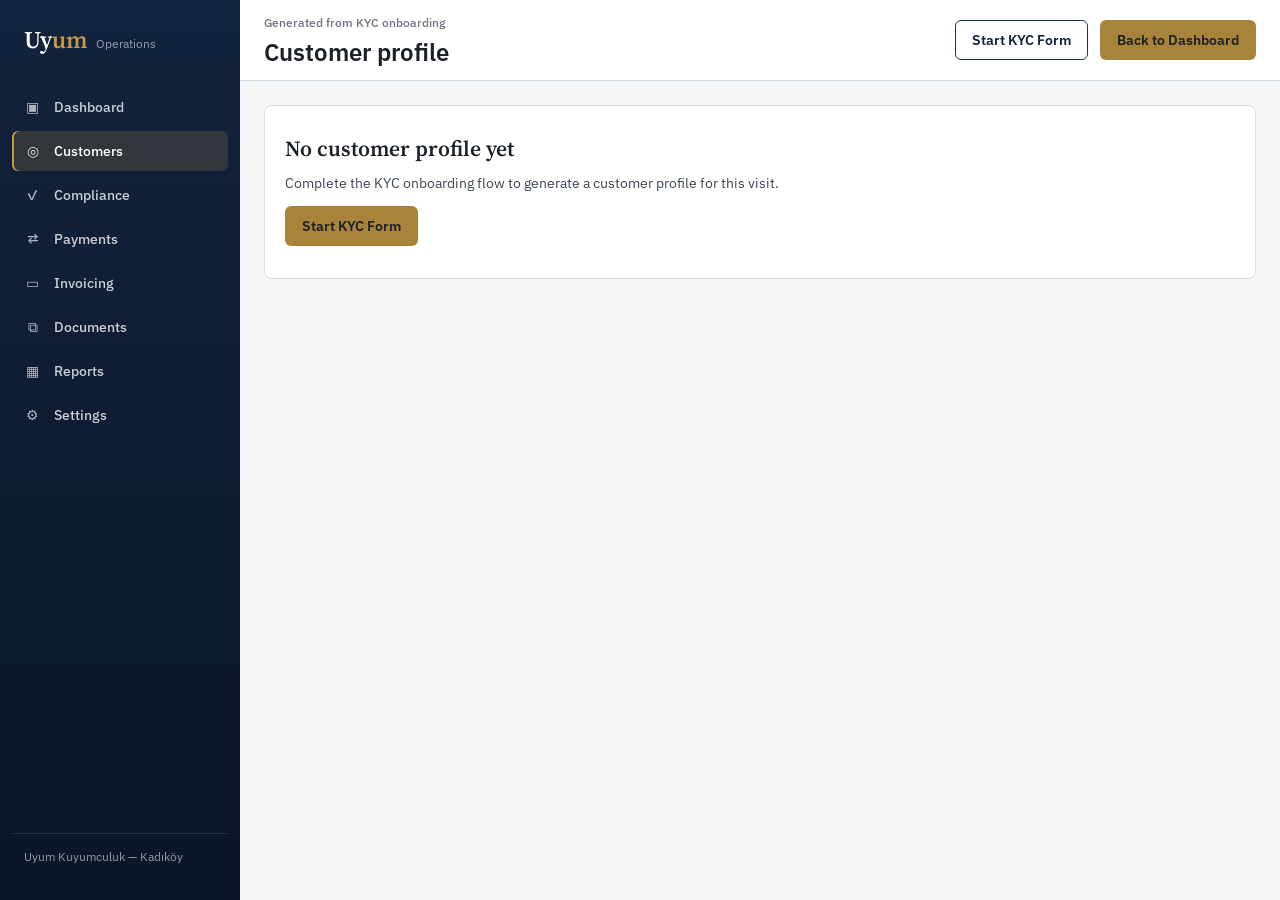
==== commit 4328bfc0: "Merge a5efa6b9d1a274b3c7c80995d909bb6869fd14a1 into 330e53927ff85c6b790133cd82b18b90e008a051" ====
--- a/app/customer.html
+++ b/app/customer.html
@@ -10,7 +10,6 @@
     <link rel="stylesheet" href="../design-system/components.css" />
     <link rel="stylesheet" href="./css/dashboard.css" />
     <link rel="stylesheet" href="./css/kyc.css" />
-    <link rel="stylesheet" href="./css/security.css" />
   </head>
   <body>
     <div class="app-shell" id="shell">
@@ -28,7 +27,7 @@
           <a class="nav-item" href="./index.html#attention"><span class="nav-item__icon">▭</span><span class="nav-item__label">Invoicing</span></a>
           <a class="nav-item" href="./index.html"><span class="nav-item__icon">⧉</span><span class="nav-item__label">Documents</span></a>
           <a class="nav-item" href="./index.html"><span class="nav-item__icon">▦</span><span class="nav-item__label">Reports</span></a>
-          <a class="nav-item" href="./customer.html"><span class="nav-item__icon">⚙</span><span class="nav-item__label">Settings</span></a>
+          <a class="nav-item" href="./index.html"><span class="nav-item__icon">⚙</span><span class="nav-item__label">Settings</span></a>
         </nav>
         <div class="sidebar__footer">Uyum Kuyumculuk — Kadıköy</div>
       </aside>
@@ -36,7 +35,7 @@
       <div class="main">
         <header class="topbar">
           <div class="topbar__meta">
-            <span class="topbar__eyebrow">Privacy · consent audit · role-based access</span>
+            <span class="topbar__eyebrow">Generated from KYC onboarding</span>
             <h1>Customer profile</h1>
           </div>
           <div class="row">
@@ -48,36 +47,20 @@
 
         <main class="canvas">
           <div class="canvas__inner">
-            <section class="panel">
-              <div class="panel__body security-banner">
-                <div class="stack-sm">
-                  <strong>Security session</strong>
-                  <div class="text-small text-secondary" id="active-role-label">Store employee</div>
-                  <span class="badge badge--warning" id="pii-access-badge">Masked PII</span>
-                </div>
-                <div class="role-switch">
-                  <label for="role-select">View as</label>
-                  <select class="field__control" id="role-select" aria-label="Switch viewer role">
-                    <option value="employee">Store employee</option>
-                  </select>
-                </div>
-              </div>
-            </section>
-
             <section id="empty-view" class="panel">
               <div class="panel__body empty-state">
                 <div class="empty-state__title">No customer profile yet</div>
-                <p class="empty-state__body">Complete the KYC onboarding flow to generate a customer profile and consent permission records.</p>
+                <p class="empty-state__body">Complete the KYC onboarding flow to generate a customer profile for this visit.</p>
                 <a class="btn btn--primary" href="./kyc.html">Start KYC Form</a>
               </div>
             </section>
 
             <section id="profile-view" class="stack" hidden>
-              <div id="security-alert" class="alert alert--warning">
-                <div class="alert__icon">!</div>
+              <div class="alert alert--success">
+                <div class="alert__icon">✓</div>
                 <div>
-                  <div class="alert__title">Sensitive data masked</div>
-                  <div class="alert__body">National ID and contact details are partially masked for this role.</div>
+                  <div class="alert__title">KYC confirmed</div>
+                  <div class="alert__body">Customer profile generated and ready for payment and invoicing.</div>
                 </div>
               </div>
 
@@ -97,7 +80,6 @@
                       <span class="badge badge--success" id="kyc-badge">Cleared</span>
                       <span class="badge badge--info" id="risk-badge">Standard</span>
                       <span class="badge badge--neutral" id="ocr-badge">Manual entry</span>
-                      <span class="badge badge--neutral" id="form-version-badge">Form version</span>
                     </div>
                   </div>
                 </div>
@@ -116,42 +98,12 @@
                   <a class="btn btn--primary" href="./index.html">Issue Invoice</a>
                 </div>
               </div>
-
-              <div class="panel" id="consent-panel">
-                <div class="panel__header">
-                  <h3>Permission records</h3>
-                  <span class="text-small text-muted">Timestamp · user · IP/device · form version</span>
-                </div>
-                <div class="panel__body" id="consent-list"></div>
-              </div>
-
-              <div class="panel" id="audit-panel">
-                <div class="panel__header">
-                  <h3>Audit log</h3>
-                  <span class="text-small text-muted">Consent and access events</span>
-                </div>
-                <div class="table-wrap">
-                  <table class="table audit-table">
-                    <thead>
-                      <tr>
-                        <th>Time</th>
-                        <th>Event</th>
-                        <th>User</th>
-                        <th>IP</th>
-                        <th>Detail</th>
-                      </tr>
-                    </thead>
-                    <tbody id="audit-body"></tbody>
-                  </table>
-                </div>
-              </div>
             </section>
           </div>
         </main>
       </div>
     </div>
 
-    <script src="./js/security.js"></script>
     <script src="./js/customer.js"></script>
   </body>
 </html>
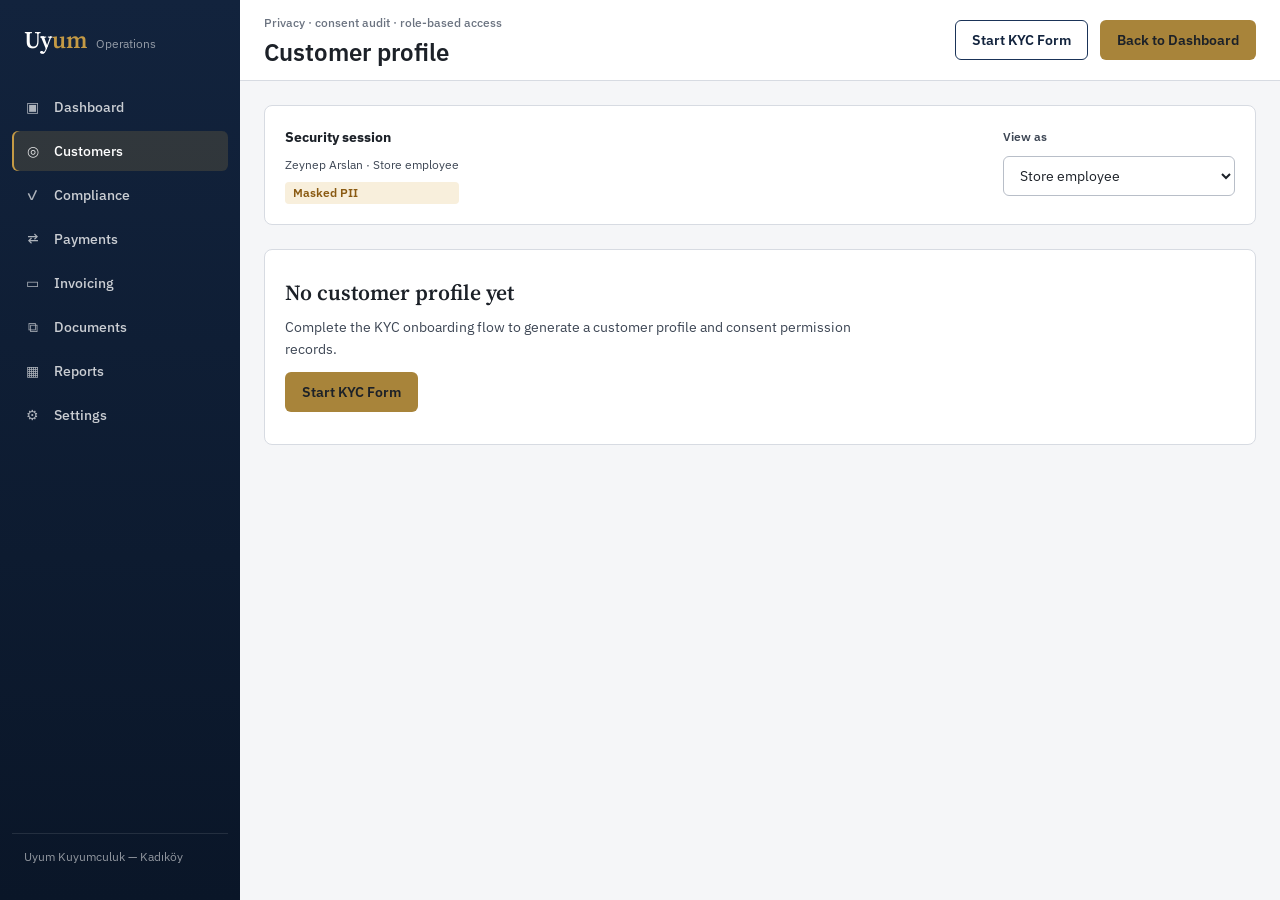
==== commit 335d95b4: "Add payment management with mock connectors Introduce payment entry and list screens for POS, bank t" ====
--- a/app/customer.html
+++ b/app/customer.html
@@ -10,6 +10,7 @@
     <link rel="stylesheet" href="../design-system/components.css" />
     <link rel="stylesheet" href="./css/dashboard.css" />
     <link rel="stylesheet" href="./css/kyc.css" />
+    <link rel="stylesheet" href="./css/security.css" />
   </head>
   <body>
     <div class="app-shell" id="shell">
@@ -23,11 +24,11 @@
           <a class="nav-item" href="./index.html"><span class="nav-item__icon">▣</span><span class="nav-item__label">Dashboard</span></a>
           <a class="nav-item is-active" href="./kyc.html"><span class="nav-item__icon">◎</span><span class="nav-item__label">Customers</span></a>
           <a class="nav-item" href="./kyc.html"><span class="nav-item__icon">✓</span><span class="nav-item__label">Compliance</span></a>
-          <a class="nav-item" href="./index.html#attention"><span class="nav-item__icon">⇄</span><span class="nav-item__label">Payments</span></a>
-          <a class="nav-item" href="./index.html#attention"><span class="nav-item__icon">▭</span><span class="nav-item__label">Invoicing</span></a>
+          <a class="nav-item" href="./payments.html"><span class="nav-item__icon">⇄</span><span class="nav-item__label">Payments</span></a>
+          <a class="nav-item" href="./payments.html"><span class="nav-item__icon">▭</span><span class="nav-item__label">Invoicing</span></a>
           <a class="nav-item" href="./index.html"><span class="nav-item__icon">⧉</span><span class="nav-item__label">Documents</span></a>
           <a class="nav-item" href="./index.html"><span class="nav-item__icon">▦</span><span class="nav-item__label">Reports</span></a>
-          <a class="nav-item" href="./index.html"><span class="nav-item__icon">⚙</span><span class="nav-item__label">Settings</span></a>
+          <a class="nav-item" href="./customer.html"><span class="nav-item__icon">⚙</span><span class="nav-item__label">Settings</span></a>
         </nav>
         <div class="sidebar__footer">Uyum Kuyumculuk — Kadıköy</div>
       </aside>
@@ -35,7 +36,7 @@
       <div class="main">
         <header class="topbar">
           <div class="topbar__meta">
-            <span class="topbar__eyebrow">Generated from KYC onboarding</span>
+            <span class="topbar__eyebrow">Privacy · consent audit · role-based access</span>
             <h1>Customer profile</h1>
           </div>
           <div class="row">
@@ -47,20 +48,36 @@
 
         <main class="canvas">
           <div class="canvas__inner">
+            <section class="panel">
+              <div class="panel__body security-banner">
+                <div class="stack-sm">
+                  <strong>Security session</strong>
+                  <div class="text-small text-secondary" id="active-role-label">Store employee</div>
+                  <span class="badge badge--warning" id="pii-access-badge">Masked PII</span>
+                </div>
+                <div class="role-switch">
+                  <label for="role-select">View as</label>
+                  <select class="field__control" id="role-select" aria-label="Switch viewer role">
+                    <option value="employee">Store employee</option>
+                  </select>
+                </div>
+              </div>
+            </section>
+
             <section id="empty-view" class="panel">
               <div class="panel__body empty-state">
                 <div class="empty-state__title">No customer profile yet</div>
-                <p class="empty-state__body">Complete the KYC onboarding flow to generate a customer profile for this visit.</p>
+                <p class="empty-state__body">Complete the KYC onboarding flow to generate a customer profile and consent permission records.</p>
                 <a class="btn btn--primary" href="./kyc.html">Start KYC Form</a>
               </div>
             </section>
 
             <section id="profile-view" class="stack" hidden>
-              <div class="alert alert--success">
-                <div class="alert__icon">✓</div>
+              <div id="security-alert" class="alert alert--warning">
+                <div class="alert__icon">!</div>
                 <div>
-                  <div class="alert__title">KYC confirmed</div>
-                  <div class="alert__body">Customer profile generated and ready for payment and invoicing.</div>
+                  <div class="alert__title">Sensitive data masked</div>
+                  <div class="alert__body">National ID and contact details are partially masked for this role.</div>
                 </div>
               </div>
 
@@ -80,6 +97,7 @@
                       <span class="badge badge--success" id="kyc-badge">Cleared</span>
                       <span class="badge badge--info" id="risk-badge">Standard</span>
                       <span class="badge badge--neutral" id="ocr-badge">Manual entry</span>
+                      <span class="badge badge--neutral" id="form-version-badge">Form version</span>
                     </div>
                   </div>
                 </div>
@@ -94,8 +112,37 @@
                   <dl class="review-grid" id="profile-grid"></dl>
                 </div>
                 <div class="panel__footer">
-                  <a class="btn btn--secondary" href="./index.html">Add Payment</a>
-                  <a class="btn btn--primary" href="./index.html">Issue Invoice</a>
+                  <a class="btn btn--secondary" href="./payment-new.html" id="add-payment-link">Add Payment</a>
+                  <a class="btn btn--primary" href="./payments.html">Issue Invoice</a>
+                </div>
+              </div>
+
+              <div class="panel" id="consent-panel">
+                <div class="panel__header">
+                  <h3>Permission records</h3>
+                  <span class="text-small text-muted">Timestamp · user · IP/device · form version</span>
+                </div>
+                <div class="panel__body" id="consent-list"></div>
+              </div>
+
+              <div class="panel" id="audit-panel">
+                <div class="panel__header">
+                  <h3>Audit log</h3>
+                  <span class="text-small text-muted">Consent and access events</span>
+                </div>
+                <div class="table-wrap">
+                  <table class="table audit-table">
+                    <thead>
+                      <tr>
+                        <th>Time</th>
+                        <th>Event</th>
+                        <th>User</th>
+                        <th>IP</th>
+                        <th>Detail</th>
+                      </tr>
+                    </thead>
+                    <tbody id="audit-body"></tbody>
+                  </table>
                 </div>
               </div>
             </section>
@@ -104,6 +151,7 @@
       </div>
     </div>
 
-    <script src="./js/customer.js"></script>
+    <script src="./js/security.js?v=5"></script>
+    <script src="./js/customer.js?v=5"></script>
   </body>
 </html>
--- a/app/css/security.css
+++ b/app/css/security.css
@@ -0,0 +1,114 @@
+/* Privacy consent + security layer */
+
+.privacy-notice {
+  padding: var(--space-4);
+  border: 1px solid var(--color-border);
+  border-radius: var(--radius-lg);
+  background: var(--navy-100);
+  display: flex;
+  flex-direction: column;
+  gap: var(--space-3);
+}
+
+.privacy-notice h4 {
+  margin: 0;
+  font-size: var(--text-h3);
+}
+
+.privacy-notice__body {
+  color: var(--color-text-secondary);
+  font-size: var(--text-small);
+  line-height: 1.5;
+  max-height: 140px;
+  overflow: auto;
+  padding-right: var(--space-2);
+}
+
+.privacy-notice__meta {
+  display: flex;
+  flex-wrap: wrap;
+  gap: var(--space-2);
+}
+
+.masked-value {
+  font-family: var(--font-mono);
+  font-variant-numeric: tabular-nums;
+  letter-spacing: 0.02em;
+}
+
+.masked-value.is-redacted {
+  color: var(--color-text-muted);
+}
+
+.security-banner {
+  display: flex;
+  align-items: flex-start;
+  justify-content: space-between;
+  gap: var(--space-3);
+  flex-wrap: wrap;
+}
+
+.role-switch {
+  display: flex;
+  flex-wrap: wrap;
+  gap: var(--space-2);
+  align-items: center;
+}
+
+.role-switch label {
+  font-size: var(--text-small);
+  font-weight: 600;
+  color: var(--color-text-secondary);
+}
+
+.role-switch select {
+  min-width: 180px;
+}
+
+.audit-table .mono {
+  font-size: 0.75rem;
+}
+
+.consent-record {
+  display: grid;
+  gap: var(--space-2);
+  padding: var(--space-3) 0;
+  border-bottom: 1px solid var(--color-border);
+}
+
+.consent-record:last-child {
+  border-bottom: 0;
+  padding-bottom: 0;
+}
+
+.consent-record__title {
+  display: flex;
+  justify-content: space-between;
+  gap: var(--space-2);
+  align-items: center;
+  flex-wrap: wrap;
+}
+
+.consent-record__meta {
+  display: grid;
+  grid-template-columns: repeat(2, minmax(0, 1fr));
+  gap: var(--space-2) var(--space-4);
+  font-size: var(--text-small);
+  color: var(--color-text-secondary);
+}
+
+.consent-record__meta dt {
+  color: var(--color-text-muted);
+  font-weight: 600;
+}
+
+.consent-record__meta dd {
+  margin: 0;
+  word-break: break-word;
+}
+
+@media (max-width: 767px) {
+  .consent-record__meta {
+    grid-template-columns: 1fr;
+  }
+}
